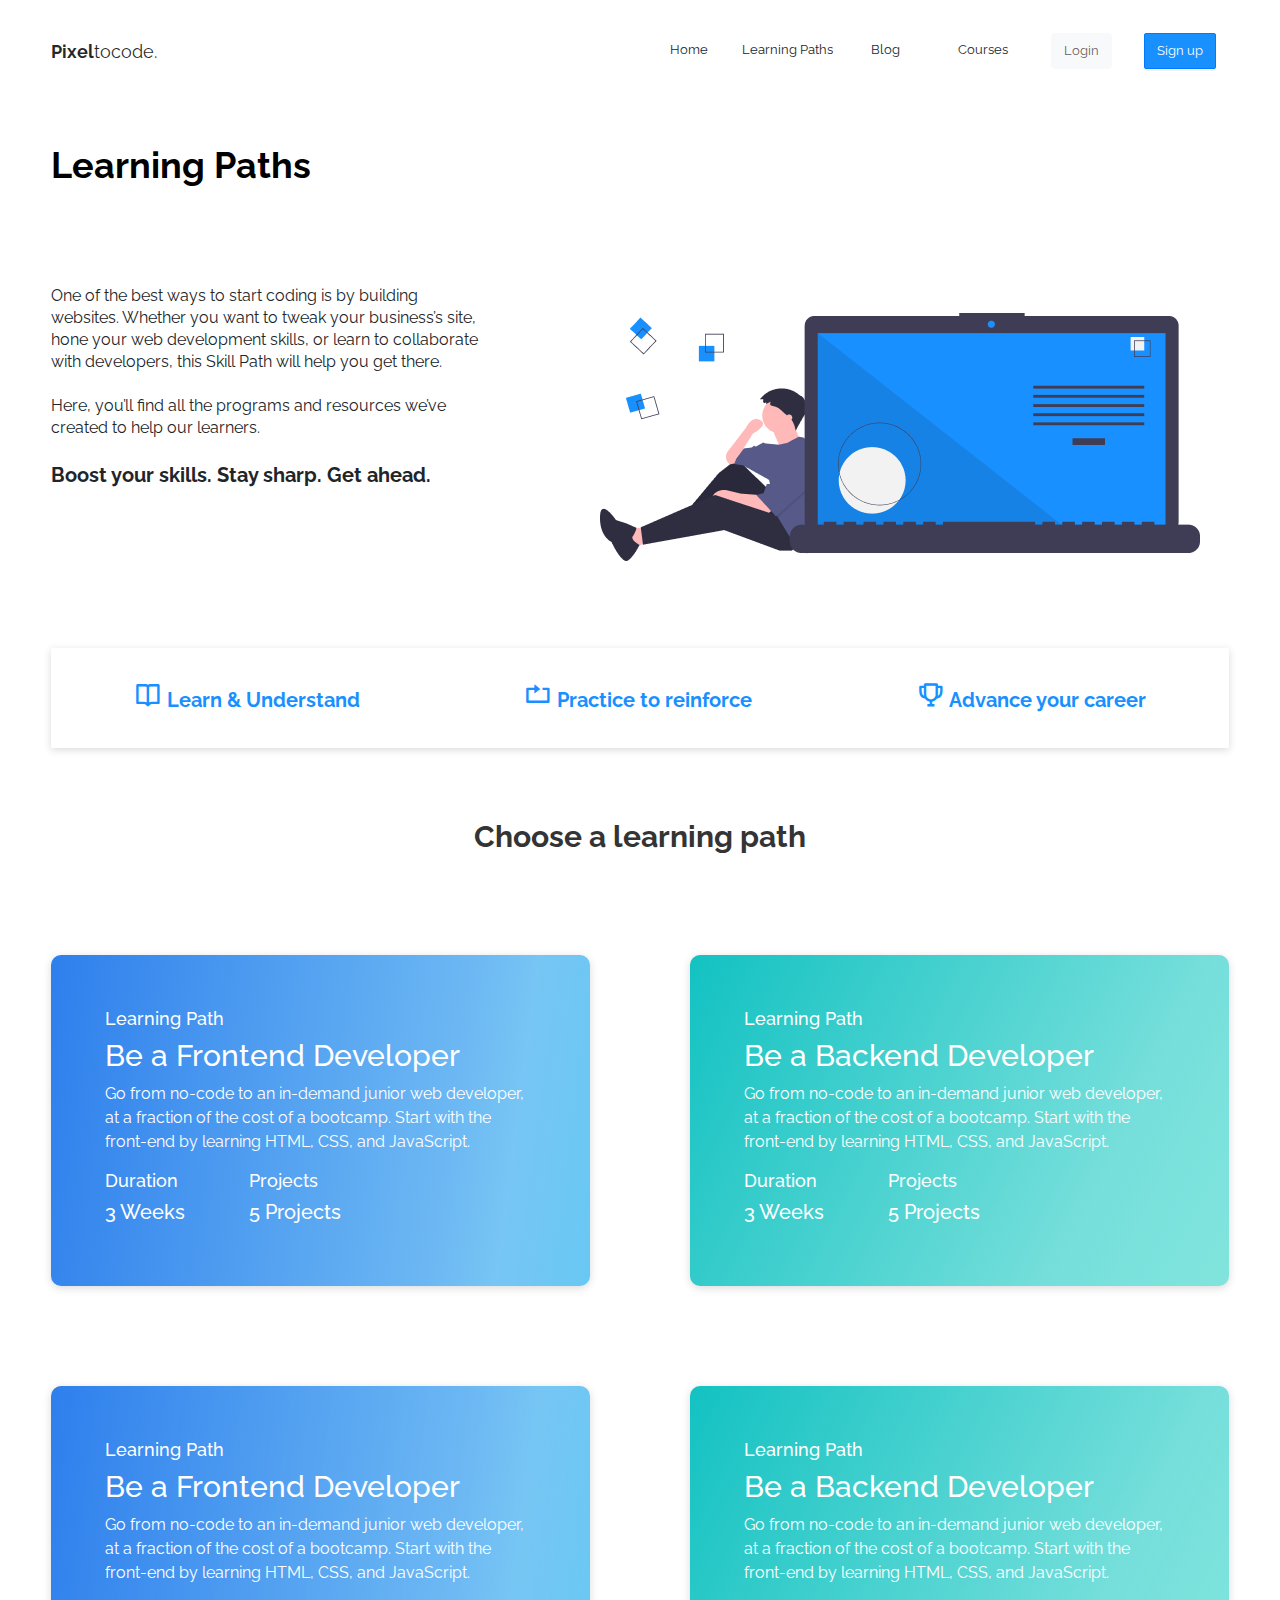
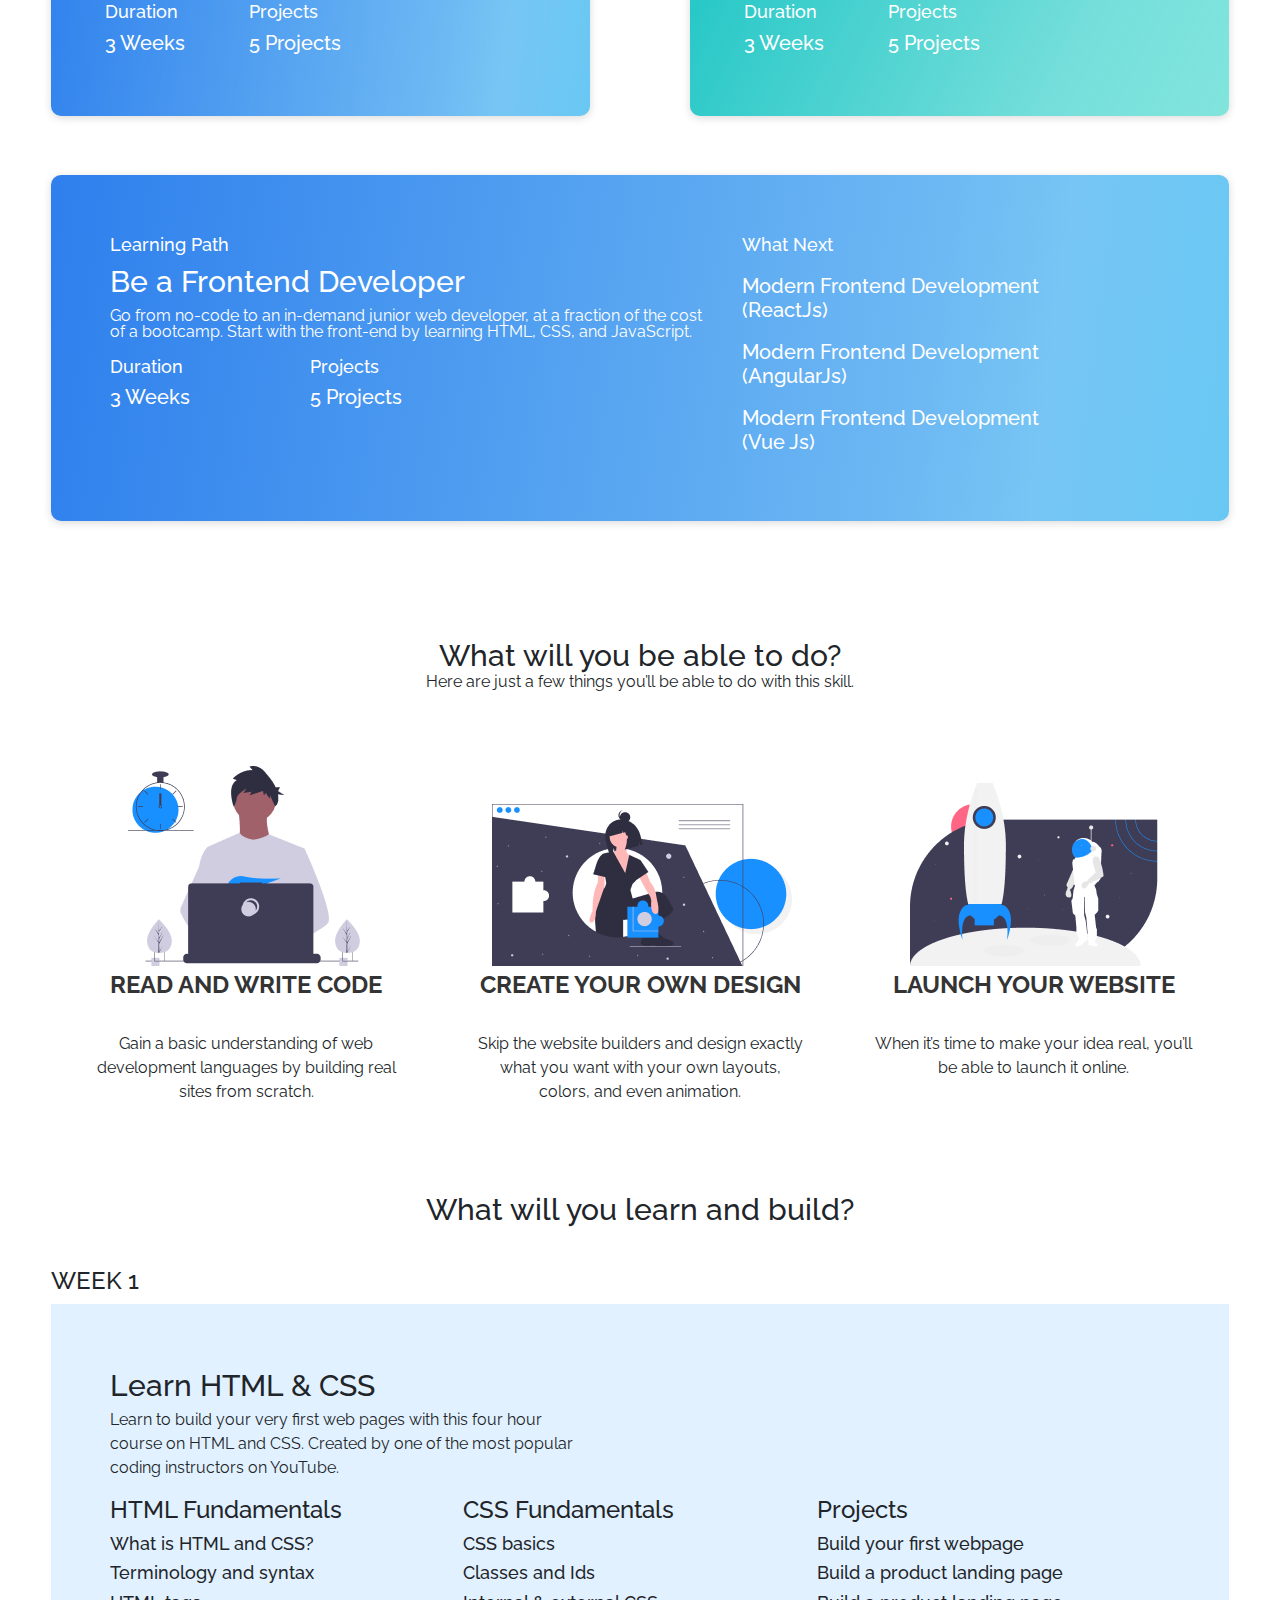
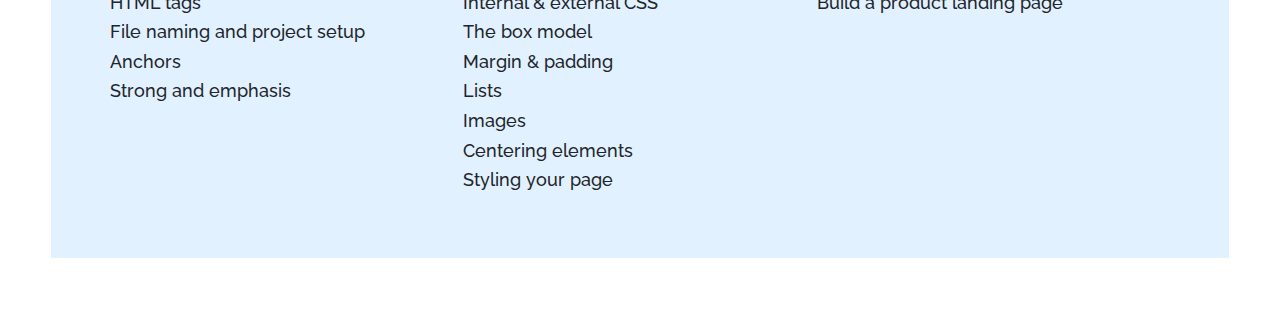
==== index.html @ 184344ce "inital commit" ====
<!DOCTYPE html>
<html lang="en">
<head>
    <meta charset="UTF-8">
    <meta http-equiv="X-UA-Compatible" content="IE=edge">
    <meta name="viewport" content="width=device-width, initial-scale=1.0">
    <!-- FONTS -->
    <link rel="preconnect" href="https://fonts.googleapis.com">
    <link rel="preconnect" href="https://fonts.gstatic.com" crossorigin>
    <link href="https://fonts.googleapis.com/css2?family=Raleway&display=swap" rel="stylesheet">
    <!-- ICONS -->
    <link href='https://unpkg.com/boxicons@2.1.1/css/boxicons.min.css' rel='stylesheet'>
    <!-- BOOTSTRAP -->
    
    <link rel="stylesheet" href="https://maxcdn.bootstrapcdn.com/bootstrap/4.0.0/css/bootstrap.min.css" integrity="sha384-Gn5384xqQ1aoWXA+058RXPxPg6fy4IWvTNh0E263XmFcJlSAwiGgFAW/dAiS6JXm" crossorigin="anonymous">
    <link rel="stylesheet" href="./assets/css/main.css">
    <title>Pixeltocode</title>
</head>
<body>
    <!-- NAV BAR START -->
    <header class="nav-bar">
        <div class="nav-title"><strong>Pixel</strong>tocode.</div>
                <div class="nav-item" >Home</div>
                <div class="nav-item shrink" >Learning Paths</div>
                <div class="nav-item" >Blog</div>
                <div class="nav-item" >Courses</div>
                <div class="nav-item"><button type="button" class="btn btn-light" id="login">Login</button></div>
                <div class="nav-item"><button type="button" class="btn btn-primary" id="signup">Sign up</button></div>   
    </header>
    <!-- NAV BAR END -->
    <!-- HERO  -->
    <section class="hero" >
        <div class="hero-title">Learning Paths</div>
        <div class="hero-para">One of the best ways to start coding is by building websites. Whether you want to tweak your business’s site, hone your web development skills, or learn to collaborate with developers, this Skill Path will help you get there.
            <br><br>Here, you’ll find all the programs and resources we’ve created to help our learners.<br><br><p>Boost your skills. Stay sharp. Get ahead.</p>
        </div>
        <div class="hero-img"><img src="./assets/img/hero-image.png" alt="image"></div>
    </section>
    <!-- HERO END -->
    <!-- ACITIVITY BAR  -->
    <div class="activity-bar">
        <div><i class='bx bx-book-open'></i> Learn & Understand</div>
        <div><i class='bx bx-repeat'></i> Practice to reinforce</div>
        <div><i class='bx bx-trophy' ></i> Advance your career</div>
    </div>
    <section class="plans">
        <div class="plans-heading">Choose a learning path</div>
        <div class="plan-1">
            <h6>Learning Path</h6>
            <h3>Be a Frontend Developer</h3>
            <p>Go from no-code to an in-demand junior web developer, at a fraction of the cost of a bootcamp. Start with the front-end by learning HTML, CSS, and JavaScript.</p>
            <div class="plan">
                <div>
                    <h6>Duration</h6>
                    <h5>3 Weeks</h5>
                </div>
                <div>
                    <h6>Projects</h6>
                    <h5>5 Projects</h5>
                </div>
            </div>
            
        </div>
        <div class="plan-2">
            <h6>Learning Path</h6>
            <h3>Be a Backend Developer</h3>
            <p>Go from no-code to an in-demand junior web developer, at a fraction of the cost of a bootcamp. Start with the front-end by learning HTML, CSS, and JavaScript.</p>
            <div class="plan">
                <div>
                    <h6>Duration</h6>
                    <h5>3 Weeks</h5>
                </div>
                <div>
                    <h6>Projects</h6>
                    <h5>5 Projects</h5>
                </div>
            </div>
        </div>
        <div class="plan-1">
            <h6>Learning Path</h6>
            <h3>Be a Frontend Developer</h3>
            <p>Go from no-code to an in-demand junior web developer, at a fraction of the cost of a bootcamp. Start with the front-end by learning HTML, CSS, and JavaScript.</p>
            <div class="plan">
                <div>
                    <h6>Duration</h6>
                    <h5>3 Weeks</h5>
                </div>
                <div>
                    <h6>Projects</h6>
                    <h5>5 Projects</h5>
                </div>
            </div>
        </div>
        <div class="plan-2">
            <h6>Learning Path</h6>
            <h3>Be a Backend Developer</h3>
            <p>Go from no-code to an in-demand junior web developer, at a fraction of the cost of a bootcamp. Start with the front-end by learning HTML, CSS, and JavaScript.</p>
            <div class="plan">
                <div>
                    <h6>Duration</h6>
                    <h5>3 Weeks</h5>
                </div>
                <div>
                    <h6>Projects</h6>
                    <h5>5 Projects</h5>
                </div>
            </div>
        </div>
    </section>
    <!-- LEARNING BOX START -->
    <section class="box">
        <div class="plan-1">
            <h6>Learning Path</h6>
            <h3>Be a Frontend Developer</h3>
            <p>Go from no-code to an in-demand junior web developer, at a fraction of the cost of a bootcamp. Start with the front-end by learning HTML, CSS, and JavaScript.</p>
            <div class="plan">
                <div>
                    <h6>Duration</h6>
                    <h5>3 Weeks</h5>
                </div>
                <div>
                    <h6>Projects</h6>
                    <h5>5 Projects</h5>
                </div>
            </div>
        </div>
        <div class="next">
            <h6>What Next</h6>
            <h5>Modern Frontend Development <br>
                    (ReactJs)
            </h5>
            <h5>Modern Frontend Development <br>
                    (AngularJs)
            </h5>
            <h5>Modern Frontend Development <br>
                    (Vue Js)
            </h5>
        </div>
    </section>
    <!-- LEARNING BOX END -->
    <!-- SKILLS START -->
    <section class="skills">
        <div class="skills-heading">
            <h3>What will you be able to do?</h3>
            <p>Here are just a few things you’ll be able to do with this skill.</p>
        </div>
        <div class="skill">
                <img class="img1" src="./assets/img/skill-1.PNG" alt="">
                <img class="img2" src="./assets/img/skill-2.PNG" alt="">
                <img class="img3" src="./assets/img/skill-3.PNG" alt="">
                <h4 class="head1">READ AND WRITE CODE</h4>
                <h4 class="head2">CREATE YOUR OWN DESIGN</h4>
                <h4 class="head3">LAUNCH YOUR WEBSITE</h4>
                <p class="para1">Gain a basic understanding of web development languages by building real sites from scratch.</p>
                <p class="para2">Skip the website builders and design exactly what you want with your own layouts, colors, and even animation.</p>
                <p class="para3">When it’s time to make your idea real, you’ll be able to launch it online.</p>
        </div>
    </section>
    <section class="week1">
        <h3>What will you learn and build?</h3>
        <h4>WEEK 1</h4>
        <div class="week1-box">
            <h3>Learn HTML & CSS</h3>
            <p>Learn to build your very first web pages with this four hour course on HTML and CSS. Created by one of the most popular coding instructors on YouTube.</p>
            <div class="topics">
                <div class="subtopic-1">
                    <h4>HTML Fundamentals</h4>
                    <h6>What is HTML and CSS?</h6>
                    <h6>Terminology and syntax</h6>
                    <h6>HTML tags</h6>
                    <h6>File naming and project setup</h6>
                    <h6>Anchors</h6>
                    <h6>Strong and emphasis</h6>
                </div>
                <div class="subtopic-2">
                    <h4>CSS Fundamentals</h4>
                    <h6>CSS basics</h6>
                    <h6>Classes and Ids</h6>
                    <h6>Internal & external CSS</h6>
                    <h6>The box model</h6>
                    <h6>Margin & padding</h6>
                    <h6>Lists</h6>
                    <h6>Images</h6>
                    <h6>Centering elements</h6>
                    <h6>Styling your page</h6>
                </div>
                <div class="subtopic-3">
                    <h4>Projects</h4>
                    <h6>Build your first webpage</h6>
                    <h6>Build a product landing page</h6>
                    <h6>Build a product landing page</h6>
                </div>
            </div>
        </div>

    </section>
</body>
</html>
---- assets/css/main.css ----
body{
    width: 92%;
    margin: 20px auto 20px !important;
    font-family: 'Raleway', sans-serif;
    font-style: normal;
    font-weight: normal;
}
h3{
    font-size: 30px;
}
h4{
    font-size: 24px;
}
h6{
    font-size:18px ;
}
/* Nav Bar */
.nav-bar{
    display: flex;
    flex-direction: row;
}
.nav-bar div{
    flex: 1;
    font-family: 'Raleway', sans-serif;
    font-style: normal;
    font-weight: normal;
    font-size: 13px;
    line-height: 60px;
    text-align: center;
    justify-content: center;
}
.nav-bar .nav-title{
    flex: 6;
    font-size: 18px;
    line-height: 64px;
    text-align: left;
    color: rgba(0, 0, 0, 0.85);
}
#login{
    color: rgba(0, 0, 0, 0.65);
    font-family: 'Raleway', sans-serif;
    font-style: normal;
    font-weight: normal;
    font-size: 13px;
    line-height: 22px;
}
#signup{
    font-family: 'Raleway', sans-serif;
    font-style: normal;
    font-weight: normal;
    font-size: 13px;
    line-height: 22px;
    background: #1890FF;
    box-shadow: 0px 2px 0px rgba(0, 0, 0, 0.043);
    border-radius: 2px;
}
@media (max-width: 1200px) and (min-width: 800px) {
    .shrink{
        visibility: hidden;
        position: relative;
    }
    .shrink::after{
        visibility: visible;
        position: absolute;
        top: 0;
        left: 50%;
        content: "LP";
    }
}
@media (max-width: 800px){
    .nav-item{
        visibility: hidden;
        position: relative;
    }
    .shrink{
        visibility: hidden;
    }
}
/* hero */
.hero{
    margin: 3% 0;
    display: grid;
    grid-template-columns: repeat(2, 1fr);
    grid-template-rows: 1fr 4fr;
    grid-gap: 3px;
    font-family: 'Raleway', sans-serif;
    font-style: normal;
    font-weight: normal;
    font-size: 36px;
    line-height: 42px;
    align-items: center;
}
.hero-title{
    font-family: Raleway;
    font-style: normal;
    font-weight: bold;
    font-size: 36px;
    line-height: 42px;
    color: #000000;
    grid-column: 1 / -1;
}
.hero-para{
    font-size: 16px;
    line-height: 22px;
}
.hero-para p{
    font-weight: bold;
    font-size: 20px;
    line-height: 28px;
}
.hero-img{
    align-self: start;
}
@media (max-width: 950px) {
    .hero-title{
        text-align: center;
        margin: 1rem;
    }
    .hero-para{
        grid-column: 1 / -1;
    }
}
/* activity bar */
.activity-bar{
    height: 100px;
    margin: 6% auto;
    display: flex;
    flex-direction: row;
    justify-content: space-around;
    align-items: center;
    font-size: 20px;
    line-height: 28px;
    font-weight: 700;
    color: #1890FF;
    box-shadow: 0px 2px 8px rgba(0, 0, 0, 0.15);
}
.activity-bar i{
    font-size: 28px;
}
@media (max-width: 850px) {
    .hero-img img{
        width: 200%;
        height: 200%;
        justify-content: center;
        margin-bottom: 5%;
    }
    .activity-bar{
        flex-direction: column;
        box-shadow: none;
    }
    .activity-bar div{
        margin: 10px;
    }
}

/* PLANS */
.plans{
    display: grid;
    grid-template-columns: repeat(2, 1fr);
    grid-gap: 100px;
    color: #ffffff;
}
.plans-heading{
    text-align: center;
    grid-column: 1/ -1;
    font-size: 30px;
    line-height: 36px;
    color: #343434;
    font-weight: 700;
}
.plans .plan-1{
    background: linear-gradient(97.66deg, #2F80ED 0.94%, rgba(123, 174, 244, 0.635417) 73.96%, rgba(150, 191, 246, 0.504346) 83.82%, rgba(255, 255, 255, 0) 121.8%), #56CCF2;
    box-shadow: 0px 2px 8px rgba(0, 0, 0, 0.15);
    border-radius: 10px;
    padding: 10%;
}
.plans .plan-2{
    background: linear-gradient(296.48deg, #87E8DE -14.41%, rgba(181, 241, 235, 0.613161) 25.24%, rgba(255, 255, 255, 0) 100%), #13C2C2;
    box-shadow: 0px 2px 8px rgba(0, 0, 0, 0.15);
    border-radius: 10px;
    padding: 10%;
}
.plan-1 .plan{
    display: grid;
    grid-template-columns: 1fr 2fr;
    font-size: 18px;
    line-height: 28px;

}
.plan-2 .plan{
    display: grid;
    grid-template-columns: 1fr 2fr;
    font-size: 18px;
    line-height: 28px;

}
@media (max-width: 850px) {
    .plans{
        grid-template-columns: repeat(1, 1fr);
    }
}

/*  PAGE 2 */
/*  BOX */
.box{
    display: grid;
    grid-template-columns: 7fr 5fr;
    grid-gap: 3%;
    background: linear-gradient(97.66deg, #2F80ED 0.94%, rgba(123, 174, 244, 0.635417) 73.96%, rgba(150, 191, 246, 0.504346) 83.82%, rgba(255, 255, 255, 0) 121.8%), #56CCF2;
    box-shadow: 0px 2px 8px rgba(0, 0, 0, 0.15);
    border-radius: 10px;
    color: #ffffff;
    margin: 5% 0;
    padding: 5% 5%;
}
.box p{
    line-height: 1rem;
}
.next{
    display: grid;
    grid-column: 1fr;
    align-items: center;
    grid-gap: 10px;
}
@media (max-width: 850px) {
    .box{
        grid-template-columns: 1fr;
        text-align: center;
    }
    .box .plan-1 p{
        text-align: left;
    }
    .next{
        margin-top: 2rem;
    }
}
/* SKILLS */
.skills-heading{
    text-align: center;
    line-height: 1%;
    padding: 5%;
}
.skills-heading h3{
    font-size: 30px;
}
.skill{
    display: grid;
    grid-template-columns: repeat(3, 1fr);
    grid-template-rows: max-content 1fr 2fr;
    grid-gap: 3px;
    text-align: center;
}
.skill img{
    align-self: end;
    justify-self: center;
}
.skill h4{
    font-weight: bold;
    font-size: 24px;
    line-height: 32px;
    color: #343434;
}
.skill p{
    padding: 2% 8%;
}
@media (max-width: 1030px) {
    .skill{
        grid-template-columns: 1fr;
        grid-template-rows: 1fr;
    }
    .img1{
        grid-row: 1 /2 ;
    }
    .head1{
        grid-row: 2 /3 ;
    }
    .para1{
        grid-row: 3 /4 ;
    }
    .img2{
        grid-row: 4 / 5 ;
    }
    .head2{
        grid-row: 5 / 6 ;
    }
    .para2{
        grid-row: 6 / 7 ;
    }
}

/* week 1 */
.week1{
    margin: 5% 0;
}
.week1 h3{
    text-align: center;
    line-height: 1.5em;
    margin-bottom: 3%;
}
.week1-box{
    padding: 5%;
    background: rgba(24, 144, 255, 0.13);
}
.week1-box h3{
    text-align: left;
    margin-bottom: 0rem;
}
.week1-box p{
    width: 45%;
}
.topics{
    display: grid;
    grid-template-columns: repeat(3, 1fr);
}
.topics div h6{
    font-size: 18px;
}
.topics div h4{
    font-size: 24px;
}
@media (max-width: 850px) {
    .week1{
        text-align: center;
    }
    .week1-box h3,.week1-box p{
        width: 100%;
        text-align: center;
    }
    .topics{
        grid-template-columns: 1fr;
    }
    .topics div{
        margin: 5%;
    }
}
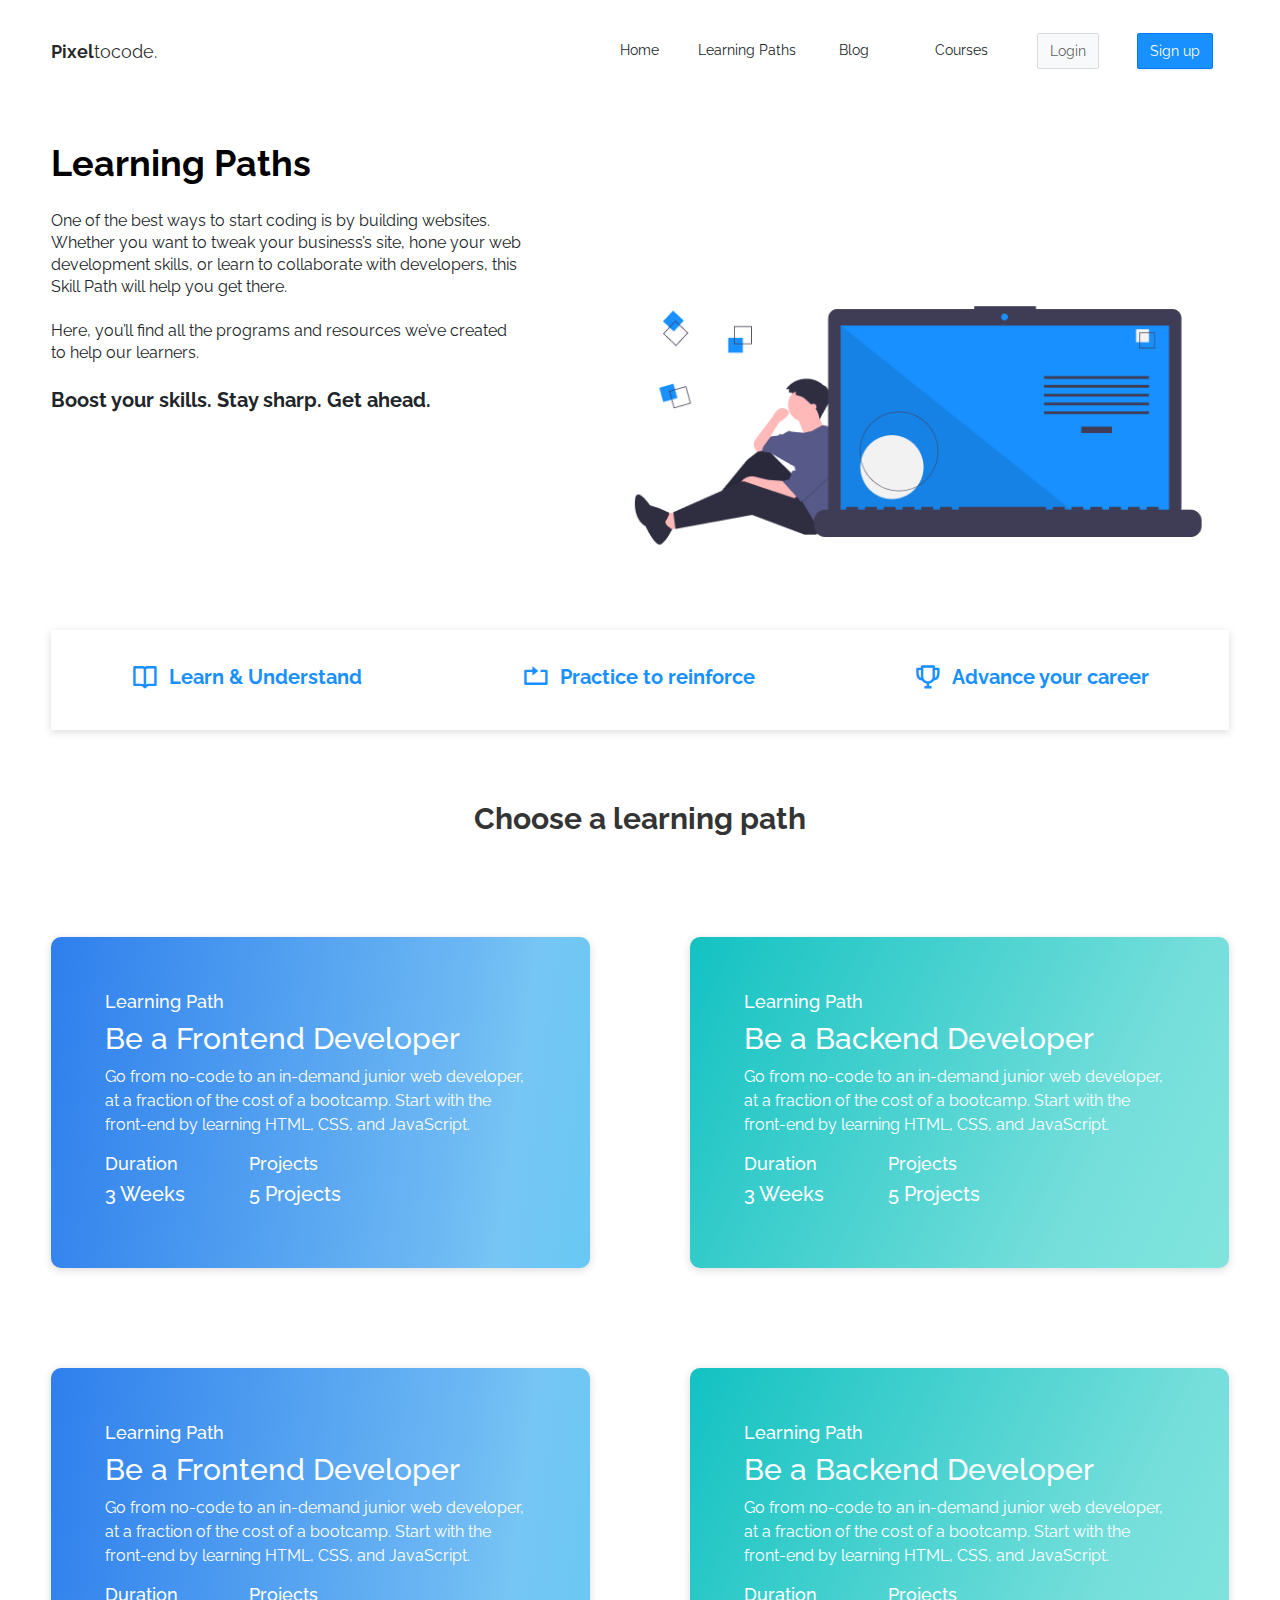
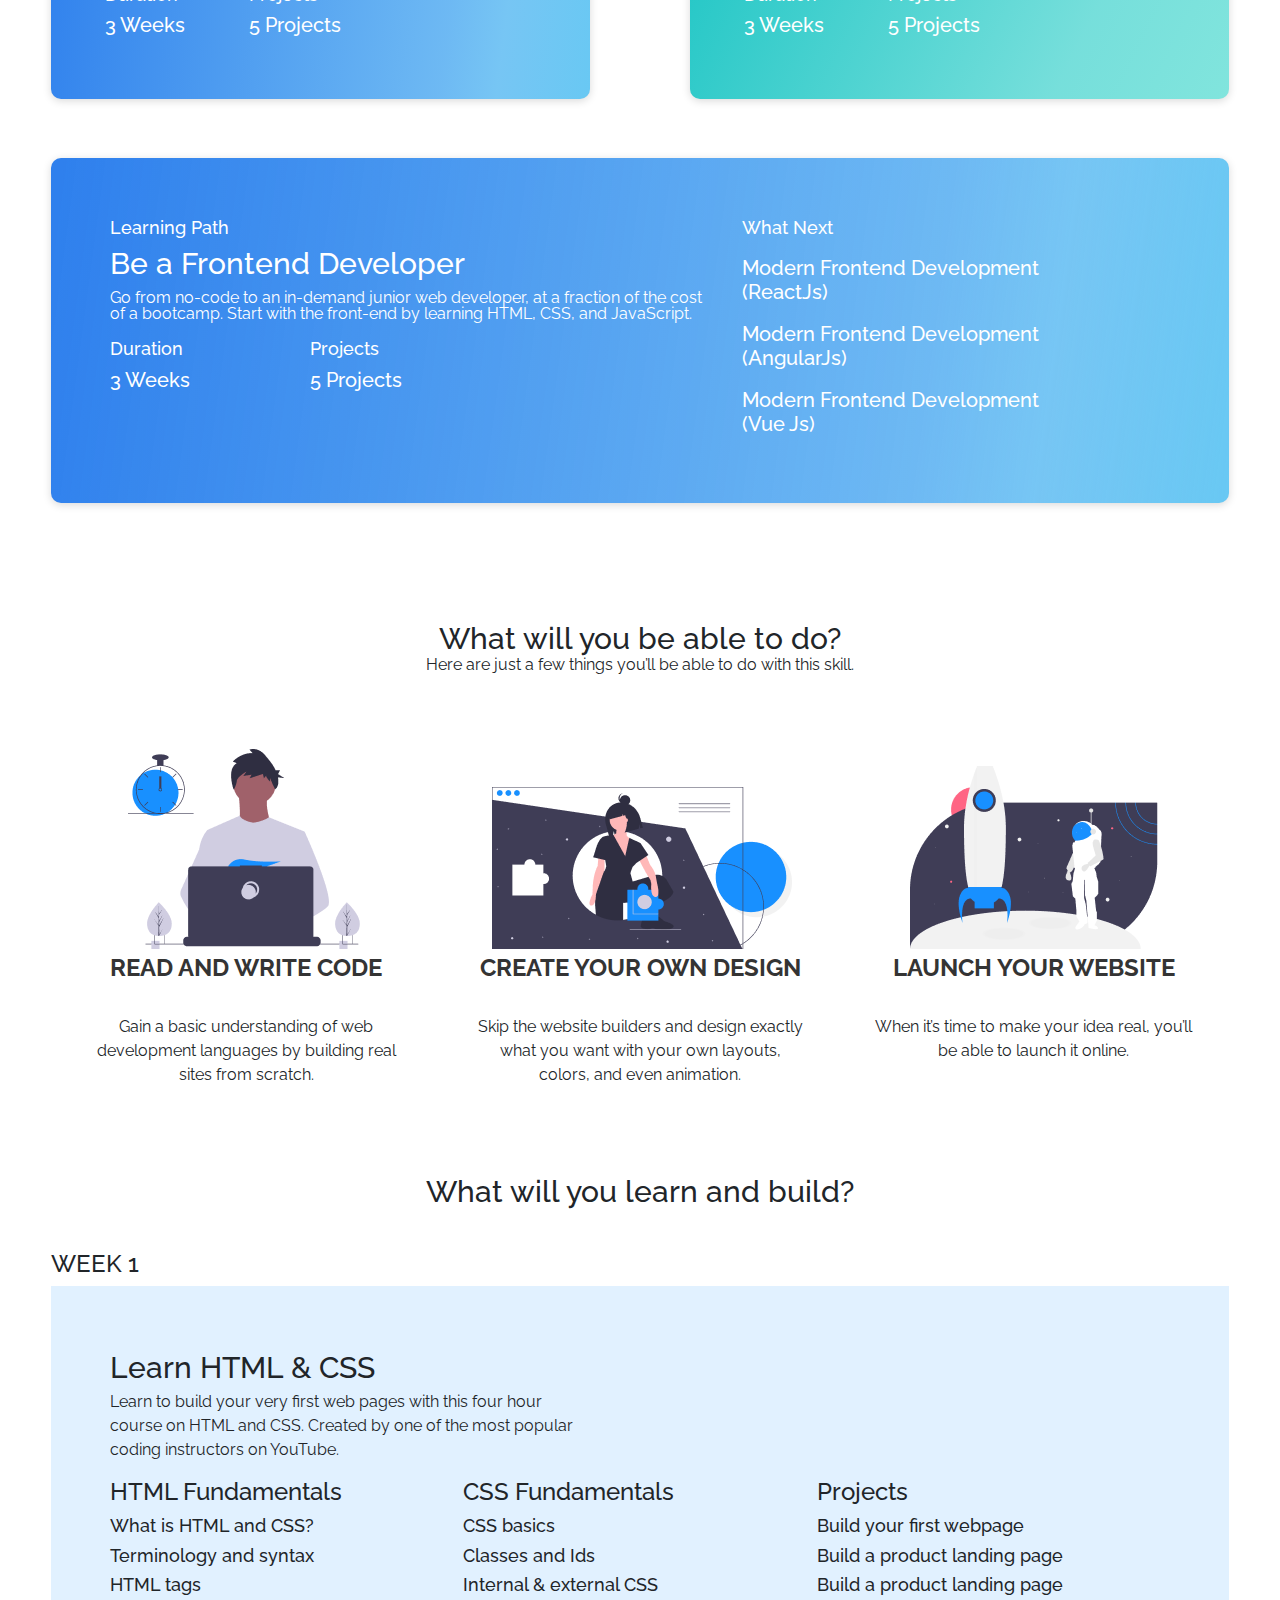
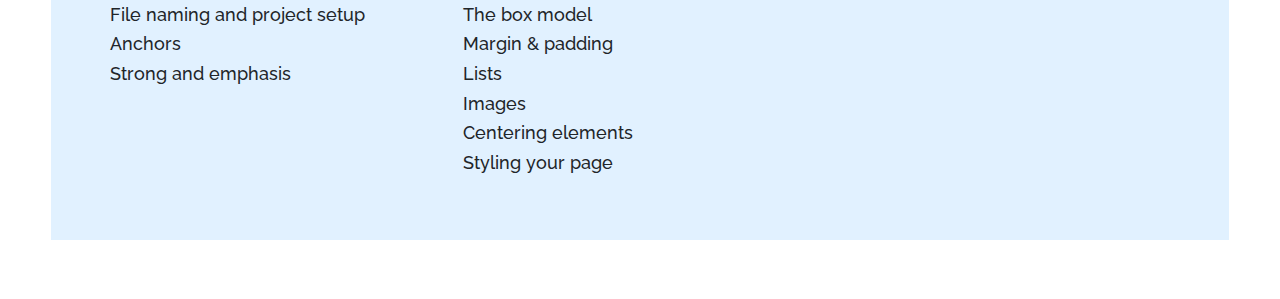
==== commit 72301651: "img issues" ====
--- a/index.html
+++ b/index.html
@@ -34,14 +34,14 @@
         <div class="hero-para">One of the best ways to start coding is by building websites. Whether you want to tweak your business’s site, hone your web development skills, or learn to collaborate with developers, this Skill Path will help you get there.
             <br><br>Here, you’ll find all the programs and resources we’ve created to help our learners.<br><br><p>Boost your skills. Stay sharp. Get ahead.</p>
         </div>
-        <div class="hero-img"><img src="./assets/img/hero-image.png" alt="image"></div>
+        <div class="hero-img"><img src="./assets/img/hero-image.png" height="350px" width="700px" alt="image"></div>
     </section>
     <!-- HERO END -->
     <!-- ACITIVITY BAR  -->
     <div class="activity-bar">
-        <div><i class='bx bx-book-open'></i> Learn & Understand</div>
-        <div><i class='bx bx-repeat'></i> Practice to reinforce</div>
-        <div><i class='bx bx-trophy' ></i> Advance your career</div>
+        <div><i class='bx bx-book-open'></i><p> Learn & Understand</p></div>
+        <div><i class='bx bx-repeat'></i><p> Practice to reinforce</p> </div>
+        <div><i class='bx bx-trophy' ></i><p> Advance your career</p> </div>
     </div>
     <section class="plans">
         <div class="plans-heading">Choose a learning path</div>
--- a/assets/css/main.css
+++ b/assets/css/main.css
@@ -23,14 +23,14 @@
     flex: 1;
     font-family: 'Raleway', sans-serif;
     font-style: normal;
-    font-weight: normal;
-    font-size: 13px;
+    font-weight: 400;
+    font-size: 14px;
     line-height: 60px;
     text-align: center;
     justify-content: center;
 }
 .nav-bar .nav-title{
-    flex: 6;
+    flex: 5;
     font-size: 18px;
     line-height: 64px;
     text-align: left;
@@ -41,14 +41,16 @@
     font-family: 'Raleway', sans-serif;
     font-style: normal;
     font-weight: normal;
-    font-size: 13px;
+    font-size: 14px;
     line-height: 22px;
+    border: 1px solid #D9D9D9;
+    border-radius: 2px;
 }
 #signup{
     font-family: 'Raleway', sans-serif;
     font-style: normal;
     font-weight: normal;
-    font-size: 13px;
+    font-size: 14px;
     line-height: 22px;
     background: #1890FF;
     box-shadow: 0px 2px 0px rgba(0, 0, 0, 0.043);
@@ -78,9 +80,10 @@
 }
 /* hero */
 .hero{
+    position: relative;
     margin: 3% 0;
     display: grid;
-    grid-template-columns: repeat(2, 1fr);
+    grid-template-columns: 2fr 1fr;
     grid-template-rows: 1fr 4fr;
     grid-gap: 3px;
     font-family: 'Raleway', sans-serif;
@@ -93,13 +96,14 @@
 .hero-title{
     font-family: Raleway;
     font-style: normal;
-    font-weight: bold;
+    font-weight: 700;
     font-size: 36px;
     line-height: 42px;
     color: #000000;
     grid-column: 1 / -1;
 }
 .hero-para{
+    align-self: start;
     font-size: 16px;
     line-height: 22px;
 }
@@ -110,7 +114,9 @@
 }
 .hero-img{
     align-self: start;
-}
+    
+}
+
 @media (max-width: 950px) {
     .hero-title{
         text-align: center;
@@ -125,9 +131,10 @@
     height: 100px;
     margin: 6% auto;
     display: flex;
+    align-content: center;
+    justify-content: center;
     flex-direction: row;
     justify-content: space-around;
-    align-items: center;
     font-size: 20px;
     line-height: 28px;
     font-weight: 700;
@@ -135,8 +142,18 @@
     box-shadow: 0px 2px 8px rgba(0, 0, 0, 0.15);
 }
 .activity-bar i{
+    display: inline-block;
     font-size: 28px;
 }
+.activity-bar p{
+    padding: 0 0 0 10px;
+    display: inline;
+}
+.activity-bar div{
+    padding-top: 2.8%;
+    display: flex;
+}
+
 @media (max-width: 850px) {
     .hero-img img{
         width: 200%;
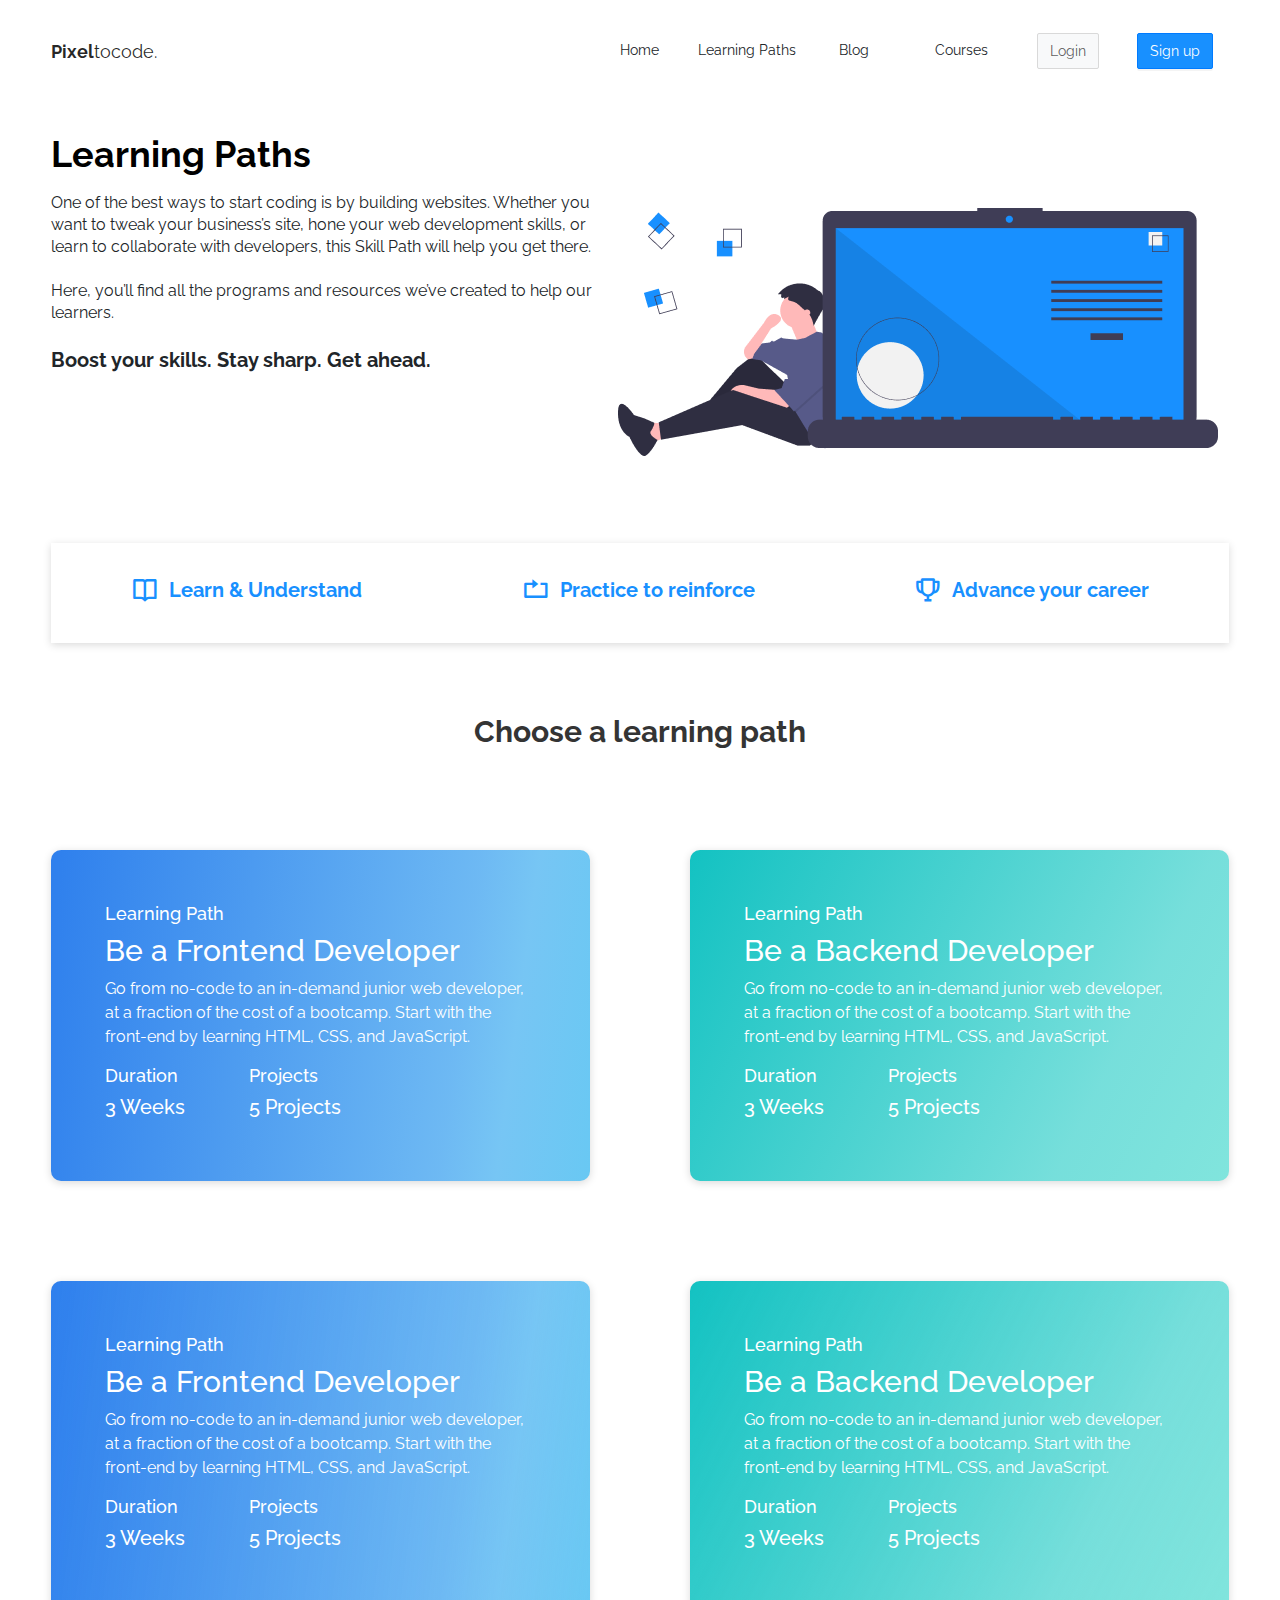
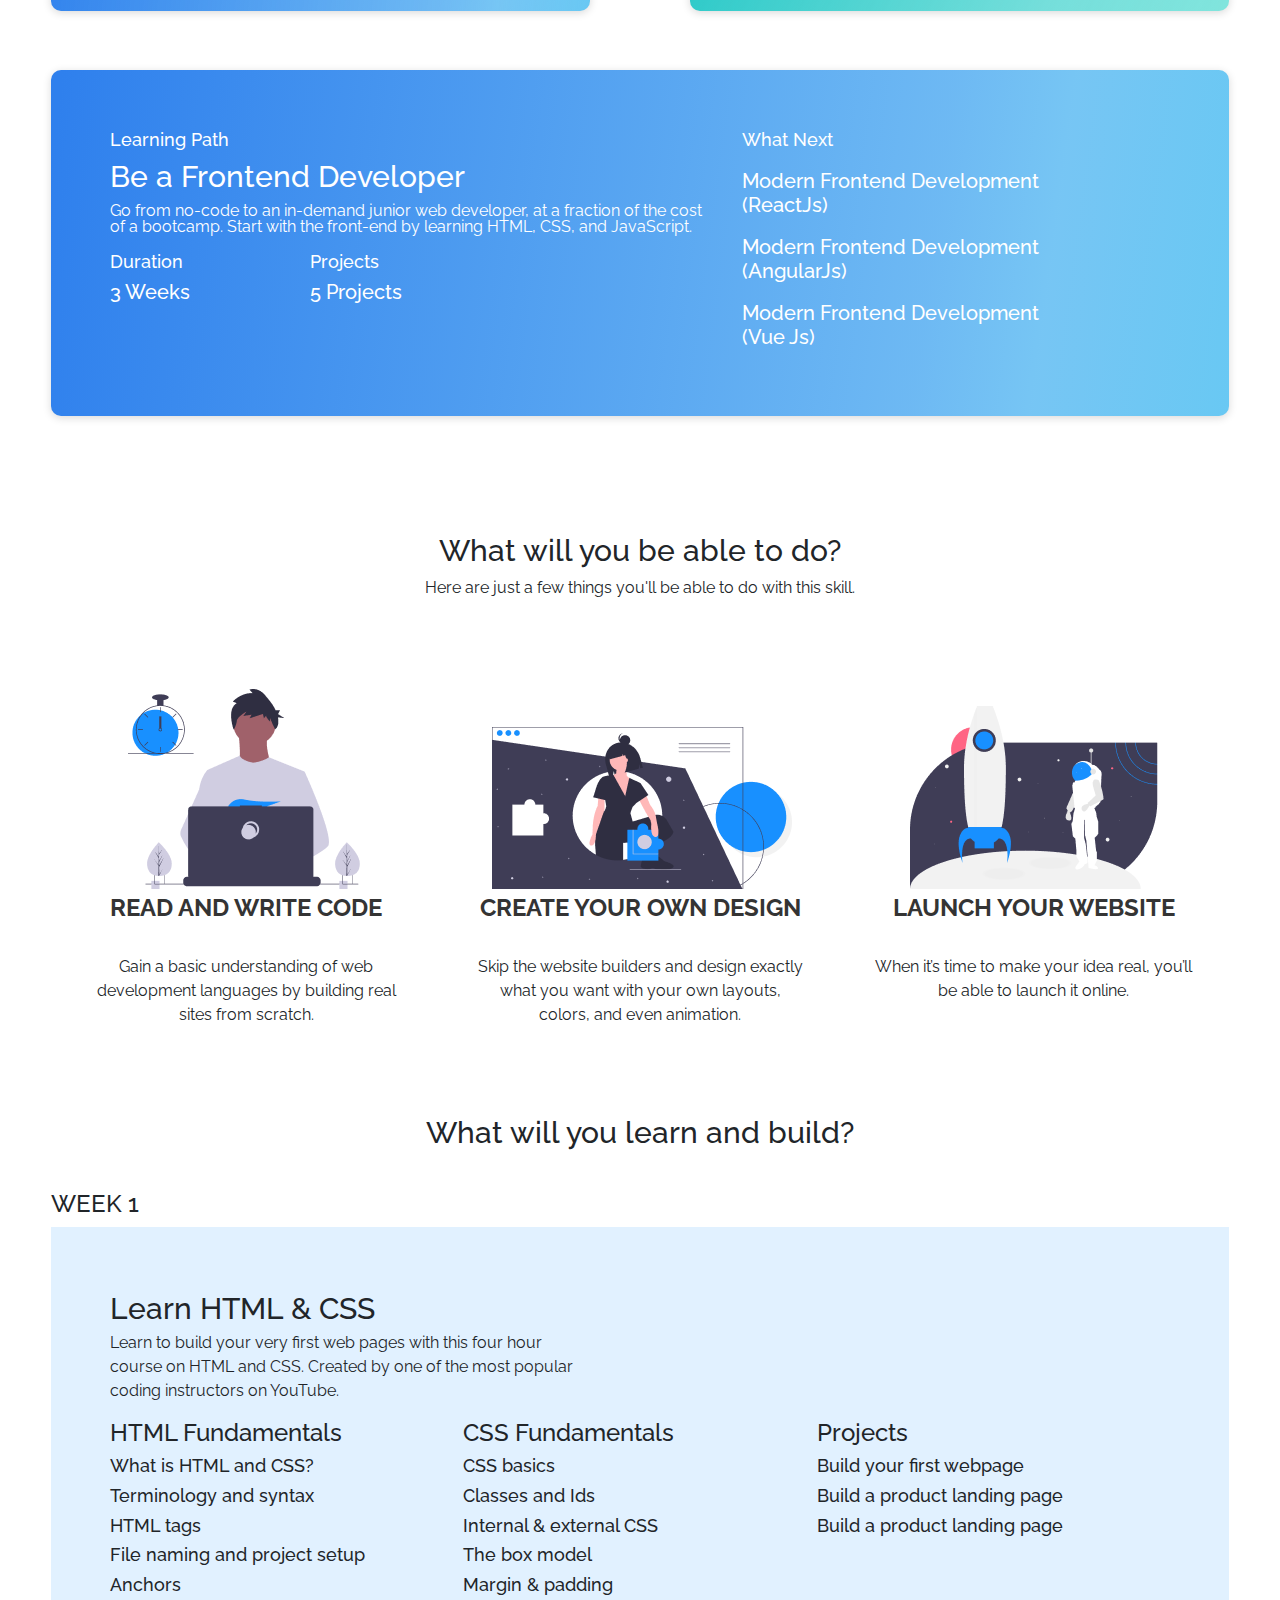
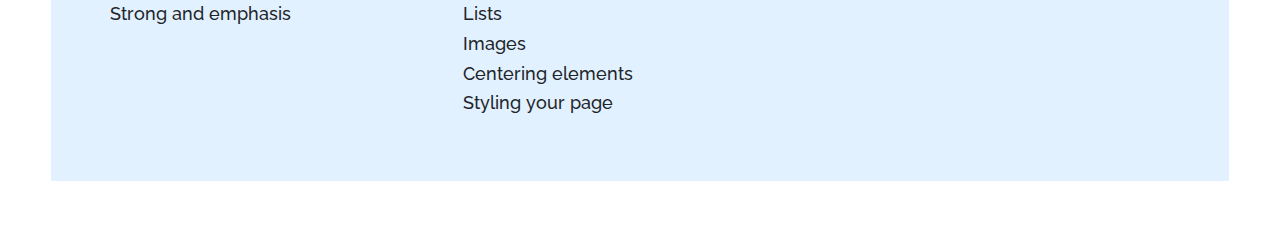
==== commit 934ab92d: "fixedd img" ====
--- a/index.html
+++ b/index.html
@@ -34,7 +34,7 @@
         <div class="hero-para">One of the best ways to start coding is by building websites. Whether you want to tweak your business’s site, hone your web development skills, or learn to collaborate with developers, this Skill Path will help you get there.
             <br><br>Here, you’ll find all the programs and resources we’ve created to help our learners.<br><br><p>Boost your skills. Stay sharp. Get ahead.</p>
         </div>
-        <div class="hero-img"><img src="./assets/img/hero-image.png" height="350px" width="700px" alt="image"></div>
+        <div class="hero-img"><img src="./assets/img/hero-image2.png" alt="image"></div>
     </section>
     <!-- HERO END -->
     <!-- ACITIVITY BAR  -->
@@ -142,7 +142,7 @@
     <section class="skills">
         <div class="skills-heading">
             <h3>What will you be able to do?</h3>
-            <p>Here are just a few things you’ll be able to do with this skill.</p>
+            <div>Here are just a few things you'll be able to do with this skill.</div>
         </div>
         <div class="skill">
                 <img class="img1" src="./assets/img/skill-1.PNG" alt="">
--- a/assets/css/main.css
+++ b/assets/css/main.css
@@ -156,10 +156,10 @@
 
 @media (max-width: 850px) {
     .hero-img img{
-        width: 200%;
-        height: 200%;
-        justify-content: center;
-        margin-bottom: 5%;
+        width: 100%;
+        height: 100%;
+        margin-left: 30%;
+        margin-bottom: 15%;
     }
     .activity-bar{
         flex-direction: column;
@@ -168,6 +168,7 @@
     .activity-bar div{
         margin: 10px;
     }
+    
 }
 
 /* PLANS */
@@ -214,7 +215,10 @@
 @media (max-width: 850px) {
     .plans{
         grid-template-columns: repeat(1, 1fr);
-    }
+        margin-top: 20%;
+        grid-gap: 15px;
+    }
+
 }
 
 /*  PAGE 2 */
@@ -254,11 +258,16 @@
 /* SKILLS */
 .skills-heading{
     text-align: center;
-    line-height: 1%;
     padding: 5%;
+    display: grid;
+    grid-template-rows: 1fr 1fr ;
 }
 .skills-heading h3{
     font-size: 30px;
+    line-height: 36px;
+}
+.skills-heading div{
+    line-height: 22px;
 }
 .skill{
     display: grid;
@@ -285,6 +294,9 @@
         grid-template-columns: 1fr;
         grid-template-rows: 1fr;
     }
+    .skill img{
+        width: 80%;
+    }
     .img1{
         grid-row: 1 /2 ;
     }
